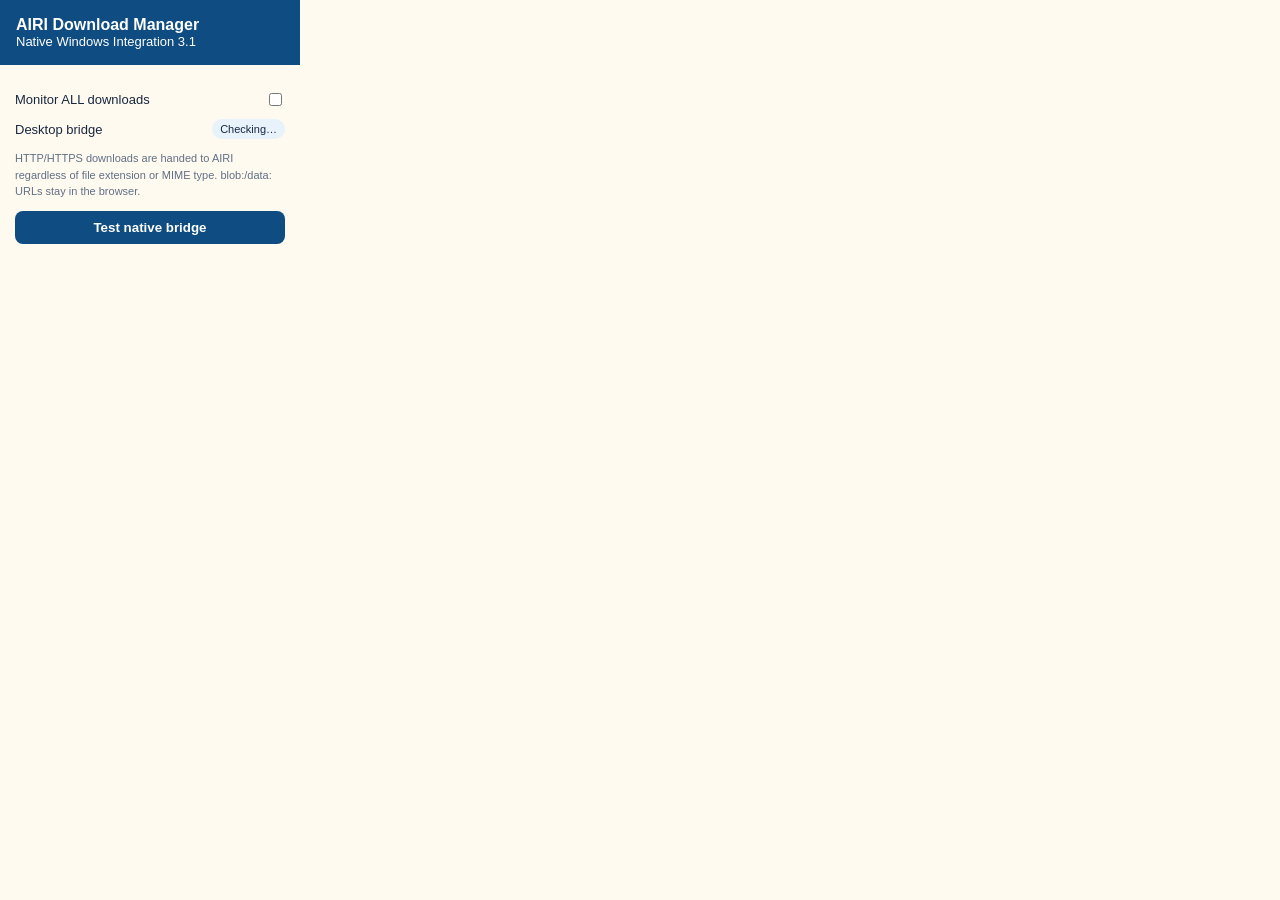
==== native-v2.1/browser-extension/popup.html @ 422eba78 "Add AIRI extension popup UI v3.1" ====
<!doctype html><html><head><meta charset="utf-8"><style>body{width:300px;margin:0;background:#fffaf0;color:#17283f;font:13px "Segoe UI",sans-serif}.head{padding:16px;background:#0f4c81;color:#fff}.head b{font-size:16px}.body{padding:15px}.row{display:flex;align-items:center;justify-content:space-between;margin:10px 0}.pill{font-size:11px;padding:4px 8px;border-radius:20px;background:#e8f2fb}.ok{color:#17643a}.bad{color:#a12a2a}.note{font-size:11px;color:#607086;line-height:1.5}button{width:100%;padding:9px;border:0;border-radius:8px;background:#0f4c81;color:#fff;font-weight:600;cursor:pointer}</style></head><body><div class="head"><b>AIRI Download Manager</b><div>Native Windows Integration 3.1</div></div><div class="body"><div class="row"><span>Monitor ALL downloads</span><input id="monitor" type="checkbox"></div><div class="row"><span>Desktop bridge</span><span id="bridge" class="pill">Checking…</span></div><p class="note">HTTP/HTTPS downloads are handed to AIRI regardless of file extension or MIME type. blob:/data: URLs stay in the browser.</p><button id="test">Test native bridge</button></div><script src="popup.js"></script></body></html>
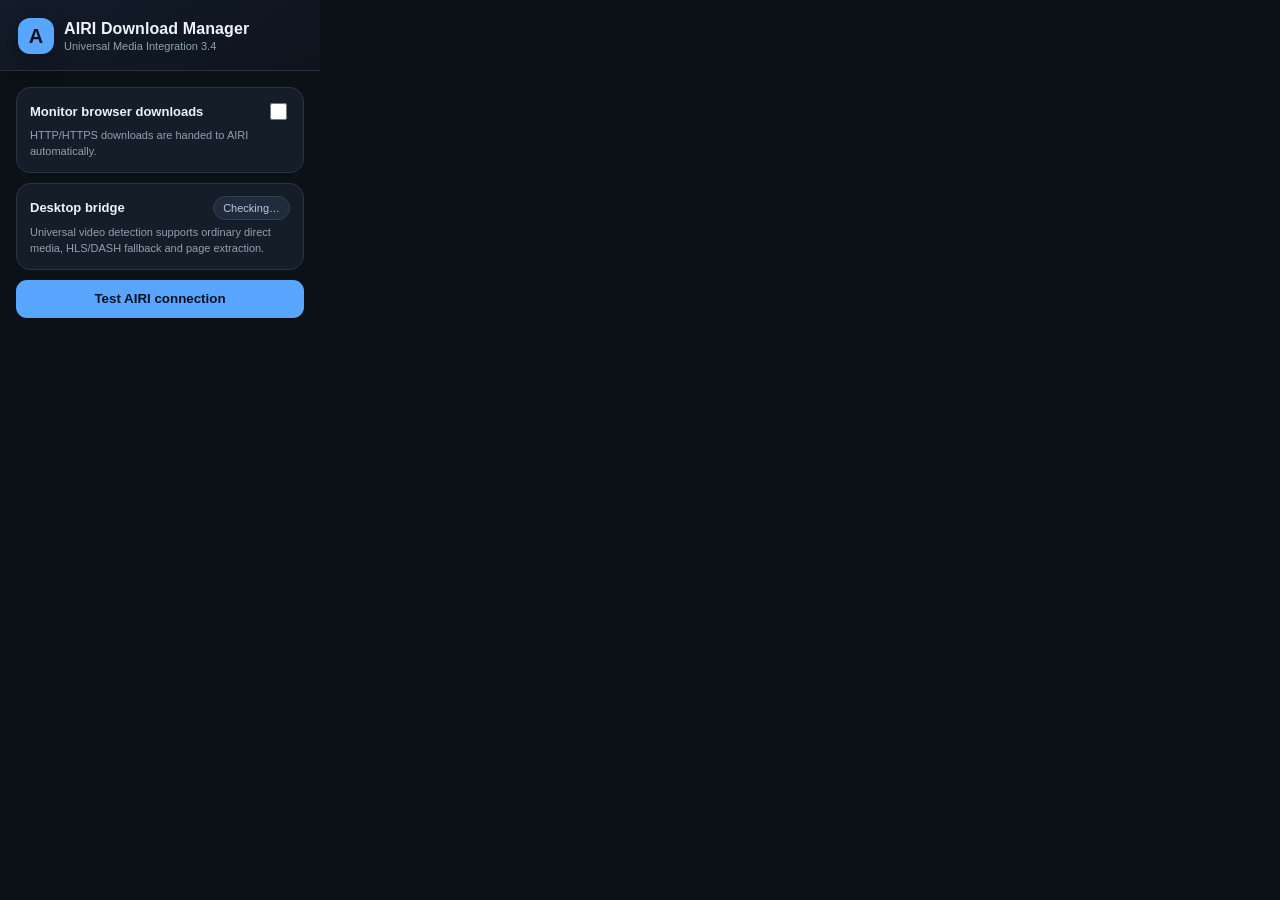
==== commit 6a9f9cb9: "Redesign AIRI browser popup for v2.5" ====
--- a/native-v2.1/browser-extension/popup.html
+++ b/native-v2.1/browser-extension/popup.html
@@ -1 +1 @@
-<!doctype html><html><head><meta charset="utf-8"><style>body{width:300px;margin:0;background:#fffaf0;color:#17283f;font:13px "Segoe UI",sans-serif}.head{padding:16px;background:#0f4c81;color:#fff}.head b{font-size:16px}.body{padding:15px}.row{display:flex;align-items:center;justify-content:space-between;margin:10px 0}.pill{font-size:11px;padding:4px 8px;border-radius:20px;background:#e8f2fb}.ok{color:#17643a}.bad{color:#a12a2a}.note{font-size:11px;color:#607086;line-height:1.5}button{width:100%;padding:9px;border:0;border-radius:8px;background:#0f4c81;color:#fff;font-weight:600;cursor:pointer}</style></head><body><div class="head"><b>AIRI Download Manager</b><div>Native Windows Integration 3.1</div></div><div class="body"><div class="row"><span>Monitor ALL downloads</span><input id="monitor" type="checkbox"></div><div class="row"><span>Desktop bridge</span><span id="bridge" class="pill">Checking…</span></div><p class="note">HTTP/HTTPS downloads are handed to AIRI regardless of file extension or MIME type. blob:/data: URLs stay in the browser.</p><button id="test">Test native bridge</button></div><script src="popup.js"></script></body></html>
+<!doctype html><html><head><meta charset="utf-8"><style>*{box-sizing:border-box}body{width:320px;margin:0;background:#0c1118;color:#edf3fa;font:13px "Segoe UI Variable","Segoe UI",sans-serif}.head{padding:18px 18px 16px;background:linear-gradient(145deg,#131c29,#0d141e);border-bottom:1px solid #263448}.brand{display:flex;align-items:center;gap:10px}.logo{width:36px;height:36px;border-radius:12px;background:#58a6ff;color:#07111d;display:grid;place-items:center;font-size:20px;font-weight:900;box-shadow:0 8px 24px #0005}.head b{display:block;font-size:16px;letter-spacing:.1px}.sub{margin-top:2px;color:#91a0b4;font-size:11px}.body{padding:16px}.card{background:#151d29;border:1px solid #263448;border-radius:14px;padding:12px 13px;margin-bottom:10px}.row{display:flex;align-items:center;justify-content:space-between;gap:10px}.label{font-weight:600}.hint{font-size:11px;color:#91a0b4;margin-top:5px;line-height:1.45}.pill{font-size:11px;padding:5px 9px;border-radius:999px;background:#202c3c;border:1px solid #314157;color:#b9c8da}.ok{color:#6fe0a8;border-color:#285d48;background:#143526}.bad{color:#ff9c9c;border-color:#663737;background:#351b1b}button{width:100%;height:38px;border:0;border-radius:11px;background:#58a6ff;color:#07111d;font-weight:750;cursor:pointer;transition:.15s}button:hover{filter:brightness(1.07);transform:translateY(-1px)}input[type=checkbox]{accent-color:#58a6ff;width:17px;height:17px}</style></head><body><div class="head"><div class="brand"><div class="logo">A</div><div><b>AIRI Download Manager</b><div class="sub">Universal Media Integration 3.4</div></div></div></div><div class="body"><div class="card"><div class="row"><span class="label">Monitor browser downloads</span><input id="monitor" type="checkbox"></div><div class="hint">HTTP/HTTPS downloads are handed to AIRI automatically.</div></div><div class="card"><div class="row"><span class="label">Desktop bridge</span><span id="bridge" class="pill">Checking…</span></div><div class="hint">Universal video detection supports ordinary direct media, HLS/DASH fallback and page extraction.</div></div><button id="test">Test AIRI connection</button></div><script src="popup.js"></script></body></html>
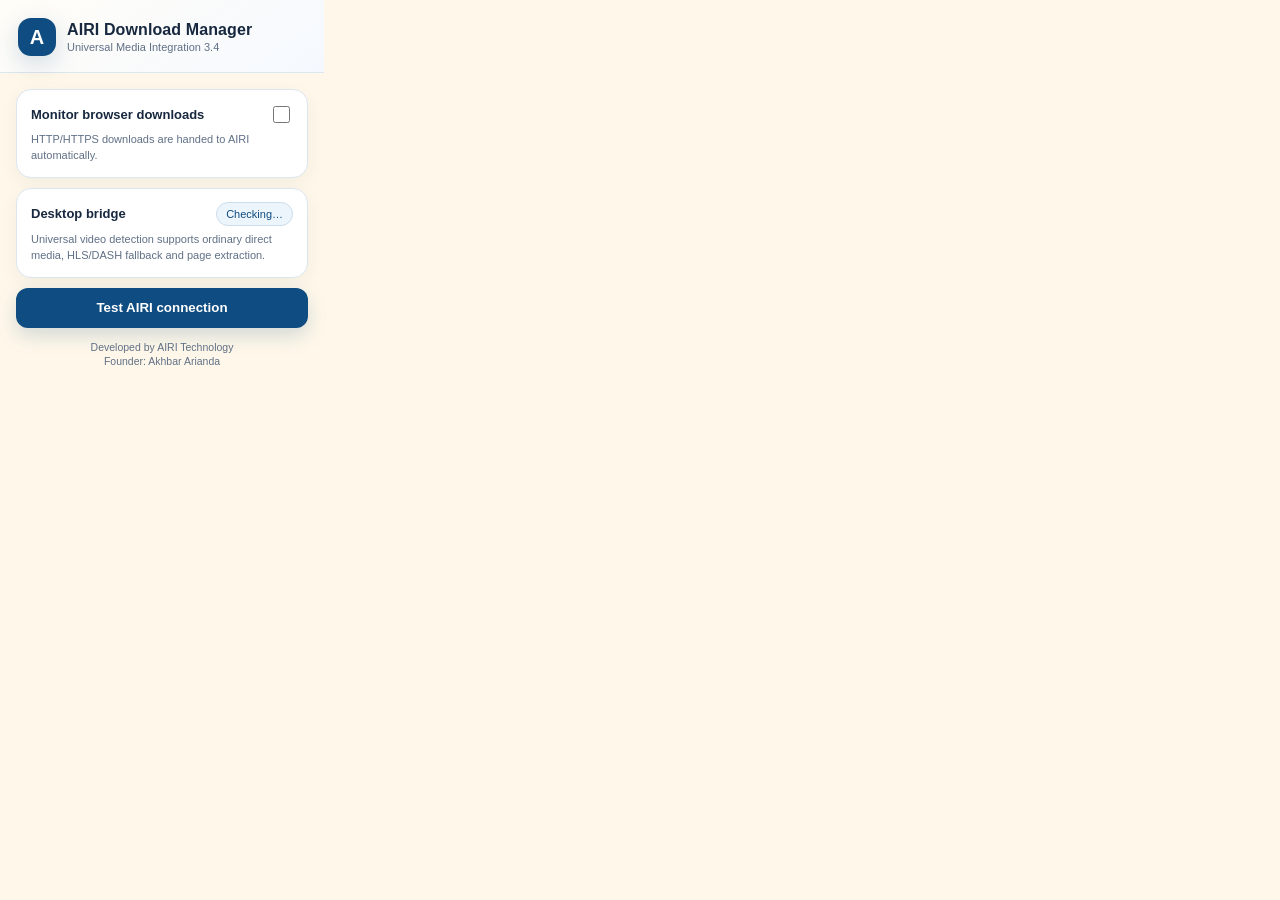
==== commit 8a8249bf: "Apply AIRI cream blue branding to browser popup" ====
--- a/native-v2.1/browser-extension/popup.html
+++ b/native-v2.1/browser-extension/popup.html
@@ -1 +1 @@
-<!doctype html><html><head><meta charset="utf-8"><style>*{box-sizing:border-box}body{width:320px;margin:0;background:#0c1118;color:#edf3fa;font:13px "Segoe UI Variable","Segoe UI",sans-serif}.head{padding:18px 18px 16px;background:linear-gradient(145deg,#131c29,#0d141e);border-bottom:1px solid #263448}.brand{display:flex;align-items:center;gap:10px}.logo{width:36px;height:36px;border-radius:12px;background:#58a6ff;color:#07111d;display:grid;place-items:center;font-size:20px;font-weight:900;box-shadow:0 8px 24px #0005}.head b{display:block;font-size:16px;letter-spacing:.1px}.sub{margin-top:2px;color:#91a0b4;font-size:11px}.body{padding:16px}.card{background:#151d29;border:1px solid #263448;border-radius:14px;padding:12px 13px;margin-bottom:10px}.row{display:flex;align-items:center;justify-content:space-between;gap:10px}.label{font-weight:600}.hint{font-size:11px;color:#91a0b4;margin-top:5px;line-height:1.45}.pill{font-size:11px;padding:5px 9px;border-radius:999px;background:#202c3c;border:1px solid #314157;color:#b9c8da}.ok{color:#6fe0a8;border-color:#285d48;background:#143526}.bad{color:#ff9c9c;border-color:#663737;background:#351b1b}button{width:100%;height:38px;border:0;border-radius:11px;background:#58a6ff;color:#07111d;font-weight:750;cursor:pointer;transition:.15s}button:hover{filter:brightness(1.07);transform:translateY(-1px)}input[type=checkbox]{accent-color:#58a6ff;width:17px;height:17px}</style></head><body><div class="head"><div class="brand"><div class="logo">A</div><div><b>AIRI Download Manager</b><div class="sub">Universal Media Integration 3.4</div></div></div></div><div class="body"><div class="card"><div class="row"><span class="label">Monitor browser downloads</span><input id="monitor" type="checkbox"></div><div class="hint">HTTP/HTTPS downloads are handed to AIRI automatically.</div></div><div class="card"><div class="row"><span class="label">Desktop bridge</span><span id="bridge" class="pill">Checking…</span></div><div class="hint">Universal video detection supports ordinary direct media, HLS/DASH fallback and page extraction.</div></div><button id="test">Test AIRI connection</button></div><script src="popup.js"></script></body></html>
+<!doctype html><html><head><meta charset="utf-8"><style>*{box-sizing:border-box}body{width:324px;margin:0;background:#fff8ea;color:#17283f;font:13px "Segoe UI Variable","Segoe UI",sans-serif}.head{padding:18px 18px 16px;background:linear-gradient(145deg,#fffdf7,#f5f9ff);border-bottom:1px solid #dce6f0}.brand{display:flex;align-items:center;gap:11px}.logo{width:38px;height:38px;border-radius:13px;background:#0f4c81;color:#fff;display:grid;place-items:center;font-size:20px;font-weight:900;box-shadow:0 8px 24px rgba(15,76,129,.18)}.head b{display:block;font-size:16px;letter-spacing:.1px;color:#17283f}.sub{margin-top:2px;color:#607086;font-size:11px}.body{padding:16px}.card{background:#fff;border:1px solid #dce6f0;border-radius:15px;padding:13px 14px;margin-bottom:10px;box-shadow:0 5px 18px rgba(23,40,63,.055)}.row{display:flex;align-items:center;justify-content:space-between;gap:10px}.label{font-weight:650}.hint{font-size:11px;color:#607086;margin-top:6px;line-height:1.45}.pill{font-size:11px;padding:5px 9px;border-radius:999px;background:#edf5fc;border:1px solid #cbddeb;color:#0f4c81}.ok{color:#17643a;border-color:#b9dec9;background:#eef9f2}.bad{color:#a12a2a;border-color:#e8c2c2;background:#fff2f2}button{width:100%;height:40px;border:0;border-radius:12px;background:#0f4c81;color:#fff;font-weight:750;cursor:pointer;box-shadow:0 8px 20px rgba(15,76,129,.18);transition:.15s}button:hover{background:#0b3d69;transform:translateY(-1px)}input[type=checkbox]{accent-color:#0f4c81;width:17px;height:17px}.footer{text-align:center;color:#607086;font-size:10.5px;margin-top:12px;line-height:1.4}</style></head><body><div class="head"><div class="brand"><div class="logo">A</div><div><b>AIRI Download Manager</b><div class="sub">Universal Media Integration 3.4</div></div></div></div><div class="body"><div class="card"><div class="row"><span class="label">Monitor browser downloads</span><input id="monitor" type="checkbox"></div><div class="hint">HTTP/HTTPS downloads are handed to AIRI automatically.</div></div><div class="card"><div class="row"><span class="label">Desktop bridge</span><span id="bridge" class="pill">Checking…</span></div><div class="hint">Universal video detection supports ordinary direct media, HLS/DASH fallback and page extraction.</div></div><button id="test">Test AIRI connection</button><div class="footer">Developed by AIRI Technology<br>Founder: Akhbar Arianda</div></div><script src="popup.js"></script></body></html>
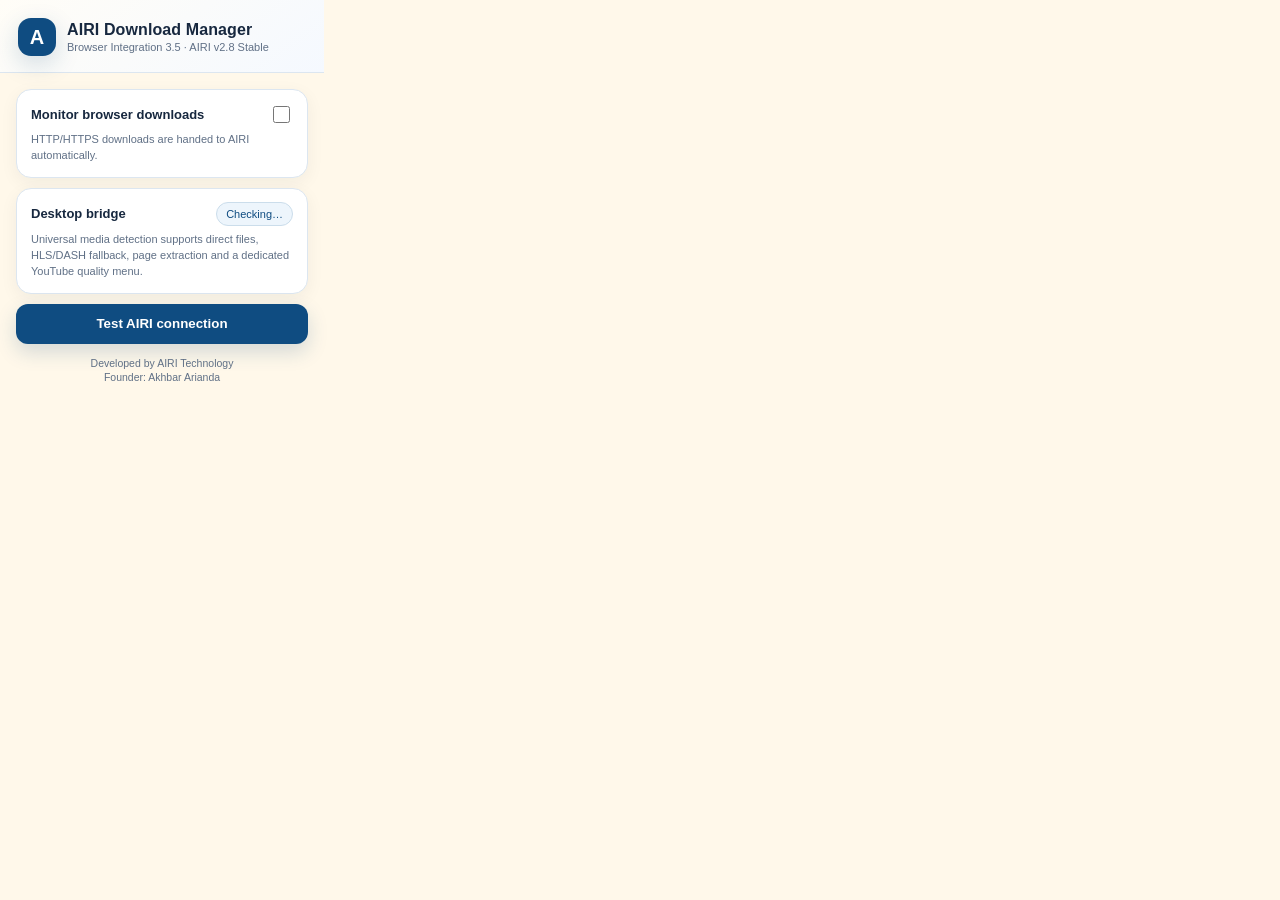
==== commit c3f6aec0: "Refresh AIRI extension popup for v3.5" ====
--- a/native-v2.1/browser-extension/popup.html
+++ b/native-v2.1/browser-extension/popup.html
@@ -1 +1 @@
-<!doctype html><html><head><meta charset="utf-8"><style>*{box-sizing:border-box}body{width:324px;margin:0;background:#fff8ea;color:#17283f;font:13px "Segoe UI Variable","Segoe UI",sans-serif}.head{padding:18px 18px 16px;background:linear-gradient(145deg,#fffdf7,#f5f9ff);border-bottom:1px solid #dce6f0}.brand{display:flex;align-items:center;gap:11px}.logo{width:38px;height:38px;border-radius:13px;background:#0f4c81;color:#fff;display:grid;place-items:center;font-size:20px;font-weight:900;box-shadow:0 8px 24px rgba(15,76,129,.18)}.head b{display:block;font-size:16px;letter-spacing:.1px;color:#17283f}.sub{margin-top:2px;color:#607086;font-size:11px}.body{padding:16px}.card{background:#fff;border:1px solid #dce6f0;border-radius:15px;padding:13px 14px;margin-bottom:10px;box-shadow:0 5px 18px rgba(23,40,63,.055)}.row{display:flex;align-items:center;justify-content:space-between;gap:10px}.label{font-weight:650}.hint{font-size:11px;color:#607086;margin-top:6px;line-height:1.45}.pill{font-size:11px;padding:5px 9px;border-radius:999px;background:#edf5fc;border:1px solid #cbddeb;color:#0f4c81}.ok{color:#17643a;border-color:#b9dec9;background:#eef9f2}.bad{color:#a12a2a;border-color:#e8c2c2;background:#fff2f2}button{width:100%;height:40px;border:0;border-radius:12px;background:#0f4c81;color:#fff;font-weight:750;cursor:pointer;box-shadow:0 8px 20px rgba(15,76,129,.18);transition:.15s}button:hover{background:#0b3d69;transform:translateY(-1px)}input[type=checkbox]{accent-color:#0f4c81;width:17px;height:17px}.footer{text-align:center;color:#607086;font-size:10.5px;margin-top:12px;line-height:1.4}</style></head><body><div class="head"><div class="brand"><div class="logo">A</div><div><b>AIRI Download Manager</b><div class="sub">Universal Media Integration 3.4</div></div></div></div><div class="body"><div class="card"><div class="row"><span class="label">Monitor browser downloads</span><input id="monitor" type="checkbox"></div><div class="hint">HTTP/HTTPS downloads are handed to AIRI automatically.</div></div><div class="card"><div class="row"><span class="label">Desktop bridge</span><span id="bridge" class="pill">Checking…</span></div><div class="hint">Universal video detection supports ordinary direct media, HLS/DASH fallback and page extraction.</div></div><button id="test">Test AIRI connection</button><div class="footer">Developed by AIRI Technology<br>Founder: Akhbar Arianda</div></div><script src="popup.js"></script></body></html>
+<!doctype html><html><head><meta charset="utf-8"><style>*{box-sizing:border-box}body{width:324px;margin:0;background:#fff8ea;color:#17283f;font:13px "Segoe UI Variable","Segoe UI",sans-serif}.head{padding:18px 18px 16px;background:linear-gradient(145deg,#fffdf7,#f5f9ff);border-bottom:1px solid #dce6f0}.brand{display:flex;align-items:center;gap:11px}.logo{width:38px;height:38px;border-radius:13px;background:#0f4c81;color:#fff;display:grid;place-items:center;font-size:20px;font-weight:900;box-shadow:0 8px 24px rgba(15,76,129,.18)}.head b{display:block;font-size:16px;letter-spacing:.1px;color:#17283f}.sub{margin-top:2px;color:#607086;font-size:11px}.body{padding:16px}.card{background:#fff;border:1px solid #dce6f0;border-radius:15px;padding:13px 14px;margin-bottom:10px;box-shadow:0 5px 18px rgba(23,40,63,.055)}.row{display:flex;align-items:center;justify-content:space-between;gap:10px}.label{font-weight:650}.hint{font-size:11px;color:#607086;margin-top:6px;line-height:1.45}.pill{font-size:11px;padding:5px 9px;border-radius:999px;background:#edf5fc;border:1px solid #cbddeb;color:#0f4c81}.ok{color:#17643a;border-color:#b9dec9;background:#eef9f2}.bad{color:#a12a2a;border-color:#e8c2c2;background:#fff2f2}button{width:100%;height:40px;border:0;border-radius:12px;background:#0f4c81;color:#fff;font-weight:750;cursor:pointer;box-shadow:0 8px 20px rgba(15,76,129,.18);transition:.15s}button:hover{background:#0b3d69;transform:translateY(-1px)}input[type=checkbox]{accent-color:#0f4c81;width:17px;height:17px}.footer{text-align:center;color:#607086;font-size:10.5px;margin-top:12px;line-height:1.4}</style></head><body><div class="head"><div class="brand"><div class="logo">A</div><div><b>AIRI Download Manager</b><div class="sub">Browser Integration 3.5 · AIRI v2.8 Stable</div></div></div></div><div class="body"><div class="card"><div class="row"><span class="label">Monitor browser downloads</span><input id="monitor" type="checkbox"></div><div class="hint">HTTP/HTTPS downloads are handed to AIRI automatically.</div></div><div class="card"><div class="row"><span class="label">Desktop bridge</span><span id="bridge" class="pill">Checking…</span></div><div class="hint">Universal media detection supports direct files, HLS/DASH fallback, page extraction and a dedicated YouTube quality menu.</div></div><button id="test">Test AIRI connection</button><div class="footer">Developed by AIRI Technology<br>Founder: Akhbar Arianda</div></div><script src="popup.js"></script></body></html>
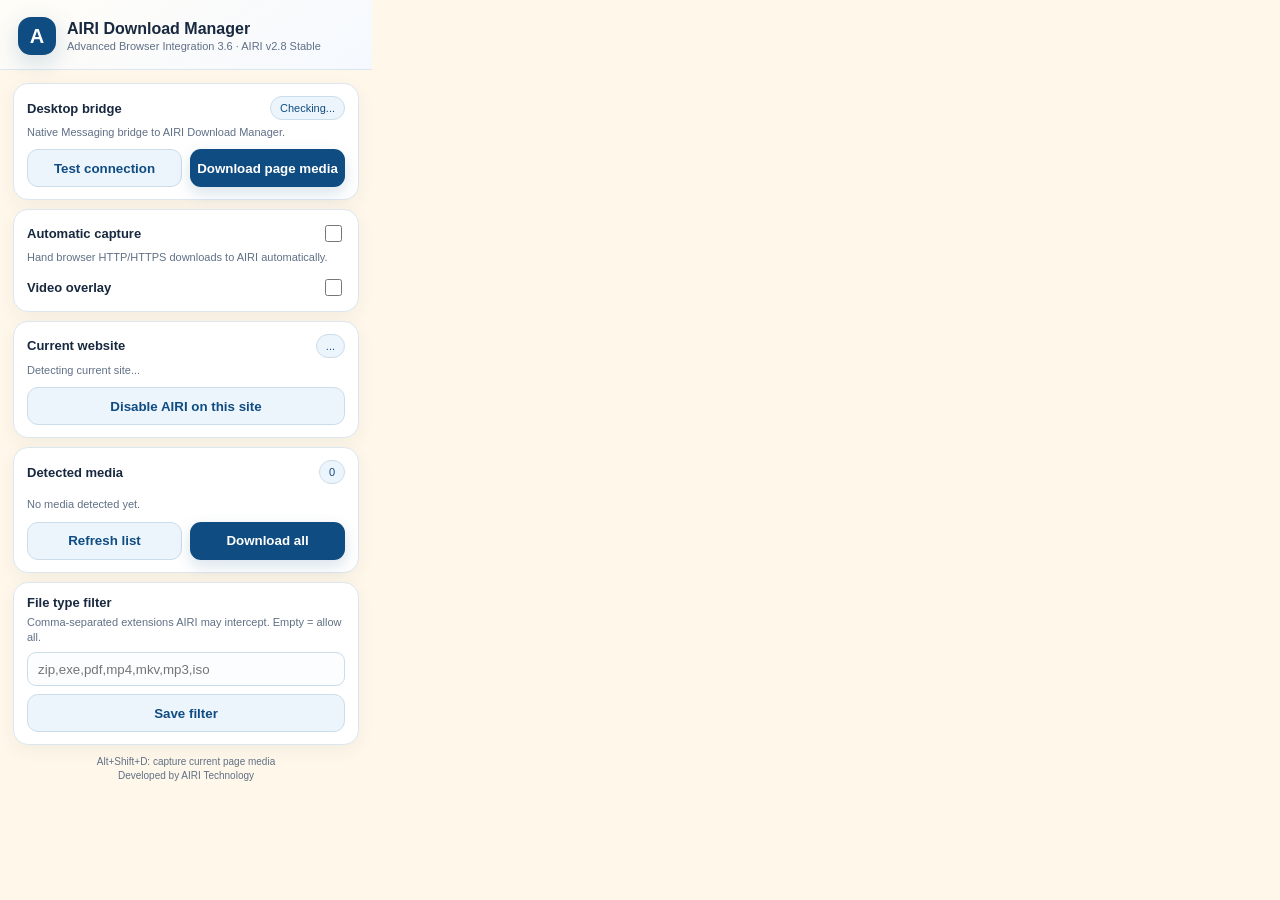
==== commit 35d6f023: "Add AIRI extension control center and media queue" ====
--- a/native-v2.1/browser-extension/popup.html
+++ b/native-v2.1/browser-extension/popup.html
@@ -1 +1 @@
-<!doctype html><html><head><meta charset="utf-8"><style>*{box-sizing:border-box}body{width:324px;margin:0;background:#fff8ea;color:#17283f;font:13px "Segoe UI Variable","Segoe UI",sans-serif}.head{padding:18px 18px 16px;background:linear-gradient(145deg,#fffdf7,#f5f9ff);border-bottom:1px solid #dce6f0}.brand{display:flex;align-items:center;gap:11px}.logo{width:38px;height:38px;border-radius:13px;background:#0f4c81;color:#fff;display:grid;place-items:center;font-size:20px;font-weight:900;box-shadow:0 8px 24px rgba(15,76,129,.18)}.head b{display:block;font-size:16px;letter-spacing:.1px;color:#17283f}.sub{margin-top:2px;color:#607086;font-size:11px}.body{padding:16px}.card{background:#fff;border:1px solid #dce6f0;border-radius:15px;padding:13px 14px;margin-bottom:10px;box-shadow:0 5px 18px rgba(23,40,63,.055)}.row{display:flex;align-items:center;justify-content:space-between;gap:10px}.label{font-weight:650}.hint{font-size:11px;color:#607086;margin-top:6px;line-height:1.45}.pill{font-size:11px;padding:5px 9px;border-radius:999px;background:#edf5fc;border:1px solid #cbddeb;color:#0f4c81}.ok{color:#17643a;border-color:#b9dec9;background:#eef9f2}.bad{color:#a12a2a;border-color:#e8c2c2;background:#fff2f2}button{width:100%;height:40px;border:0;border-radius:12px;background:#0f4c81;color:#fff;font-weight:750;cursor:pointer;box-shadow:0 8px 20px rgba(15,76,129,.18);transition:.15s}button:hover{background:#0b3d69;transform:translateY(-1px)}input[type=checkbox]{accent-color:#0f4c81;width:17px;height:17px}.footer{text-align:center;color:#607086;font-size:10.5px;margin-top:12px;line-height:1.4}</style></head><body><div class="head"><div class="brand"><div class="logo">A</div><div><b>AIRI Download Manager</b><div class="sub">Browser Integration 3.5 · AIRI v2.8 Stable</div></div></div></div><div class="body"><div class="card"><div class="row"><span class="label">Monitor browser downloads</span><input id="monitor" type="checkbox"></div><div class="hint">HTTP/HTTPS downloads are handed to AIRI automatically.</div></div><div class="card"><div class="row"><span class="label">Desktop bridge</span><span id="bridge" class="pill">Checking…</span></div><div class="hint">Universal media detection supports direct files, HLS/DASH fallback, page extraction and a dedicated YouTube quality menu.</div></div><button id="test">Test AIRI connection</button><div class="footer">Developed by AIRI Technology<br>Founder: Akhbar Arianda</div></div><script src="popup.js"></script></body></html>
+<!doctype html><html><head><meta charset="utf-8"><style>*{box-sizing:border-box}body{width:372px;max-height:590px;overflow:auto;margin:0;background:#fff8ea;color:#17283f;font:13px "Segoe UI Variable","Segoe UI",sans-serif}.head{position:sticky;top:0;z-index:2;padding:17px 18px 14px;background:linear-gradient(145deg,#fffdf7,#f5f9ff);border-bottom:1px solid #dce6f0}.brand{display:flex;align-items:center;gap:11px}.logo{width:38px;height:38px;border-radius:13px;background:#0f4c81;color:#fff;display:grid;place-items:center;font-size:20px;font-weight:900;box-shadow:0 8px 24px rgba(15,76,129,.18)}.head b{display:block;font-size:16px}.sub{margin-top:2px;color:#607086;font-size:11px}.body{padding:13px}.card{background:#fff;border:1px solid #dce6f0;border-radius:15px;padding:12px 13px;margin-bottom:9px;box-shadow:0 5px 18px rgba(23,40,63,.055)}.row{display:flex;align-items:center;justify-content:space-between;gap:10px}.label{font-weight:700}.hint{font-size:11px;color:#607086;margin-top:5px;line-height:1.4}.pill{font-size:11px;padding:5px 9px;border-radius:999px;background:#edf5fc;border:1px solid #cbddeb;color:#0f4c81;white-space:nowrap}.ok{color:#17643a;border-color:#b9dec9;background:#eef9f2}.bad{color:#a12a2a;border-color:#e8c2c2;background:#fff2f2}.buttons{display:grid;grid-template-columns:1fr 1fr;gap:8px;margin-top:9px}button{height:38px;border:0;border-radius:11px;background:#0f4c81;color:#fff;font-weight:750;cursor:pointer;box-shadow:0 6px 16px rgba(15,76,129,.16)}button.secondary{background:#edf5fc;color:#0f4c81;border:1px solid #cbddeb;box-shadow:none}button.warn{background:#fff3ef;color:#9b3b24;border:1px solid #efcbbc;box-shadow:none}button:disabled{opacity:.55;cursor:not-allowed}input[type=checkbox]{accent-color:#0f4c81;width:17px;height:17px}input[type=text]{width:100%;height:34px;margin-top:7px;border:1px solid #cbddeb;border-radius:9px;padding:0 10px;color:#17283f;background:#fbfdff}.media-list{margin-top:8px;display:grid;gap:6px}.media{padding:8px 9px;border-radius:10px;background:#f8fbff;border:1px solid #e0e8f0}.media .name{white-space:nowrap;overflow:hidden;text-overflow:ellipsis;font-size:11px;font-weight:650}.media .meta{margin-top:3px;color:#728196;font-size:10px}.footer{text-align:center;color:#607086;font-size:10px;margin:10px 0 3px;line-height:1.4}</style></head><body><div class="head"><div class="brand"><div class="logo">A</div><div><b>AIRI Download Manager</b><div class="sub">Advanced Browser Integration 3.6 · AIRI v2.8 Stable</div></div></div></div><div class="body"><div class="card"><div class="row"><span class="label">Desktop bridge</span><span id="bridge" class="pill">Checking...</span></div><div class="hint">Native Messaging bridge to AIRI Download Manager.</div><div class="buttons"><button id="test" class="secondary">Test connection</button><button id="page">Download page media</button></div></div><div class="card"><div class="row"><span class="label">Automatic capture</span><input id="monitor" type="checkbox"></div><div class="hint">Hand browser HTTP/HTTPS downloads to AIRI automatically.</div><div class="row" style="margin-top:10px"><span class="label">Video overlay</span><input id="overlay" type="checkbox"></div></div><div class="card"><div class="row"><span class="label">Current website</span><span id="siteState" class="pill">...</span></div><div id="host" class="hint">Detecting current site...</div><button id="siteToggle" class="secondary" style="width:100%;margin-top:9px">Disable AIRI on this site</button></div><div class="card"><div class="row"><span class="label">Detected media</span><span id="count" class="pill">0</span></div><div id="mediaList" class="media-list"><div class="hint">No media detected yet.</div></div><div class="buttons"><button id="refresh" class="secondary">Refresh list</button><button id="downloadAll">Download all</button></div></div><div class="card"><span class="label">File type filter</span><div class="hint">Comma-separated extensions AIRI may intercept. Empty = allow all.</div><input id="types" type="text" placeholder="zip,exe,pdf,mp4,mkv,mp3,iso"><button id="saveTypes" class="secondary" style="width:100%;margin-top:8px">Save filter</button></div><div class="footer">Alt+Shift+D: capture current page media<br>Developed by AIRI Technology</div></div><script src="popup.js"></script></body></html>
